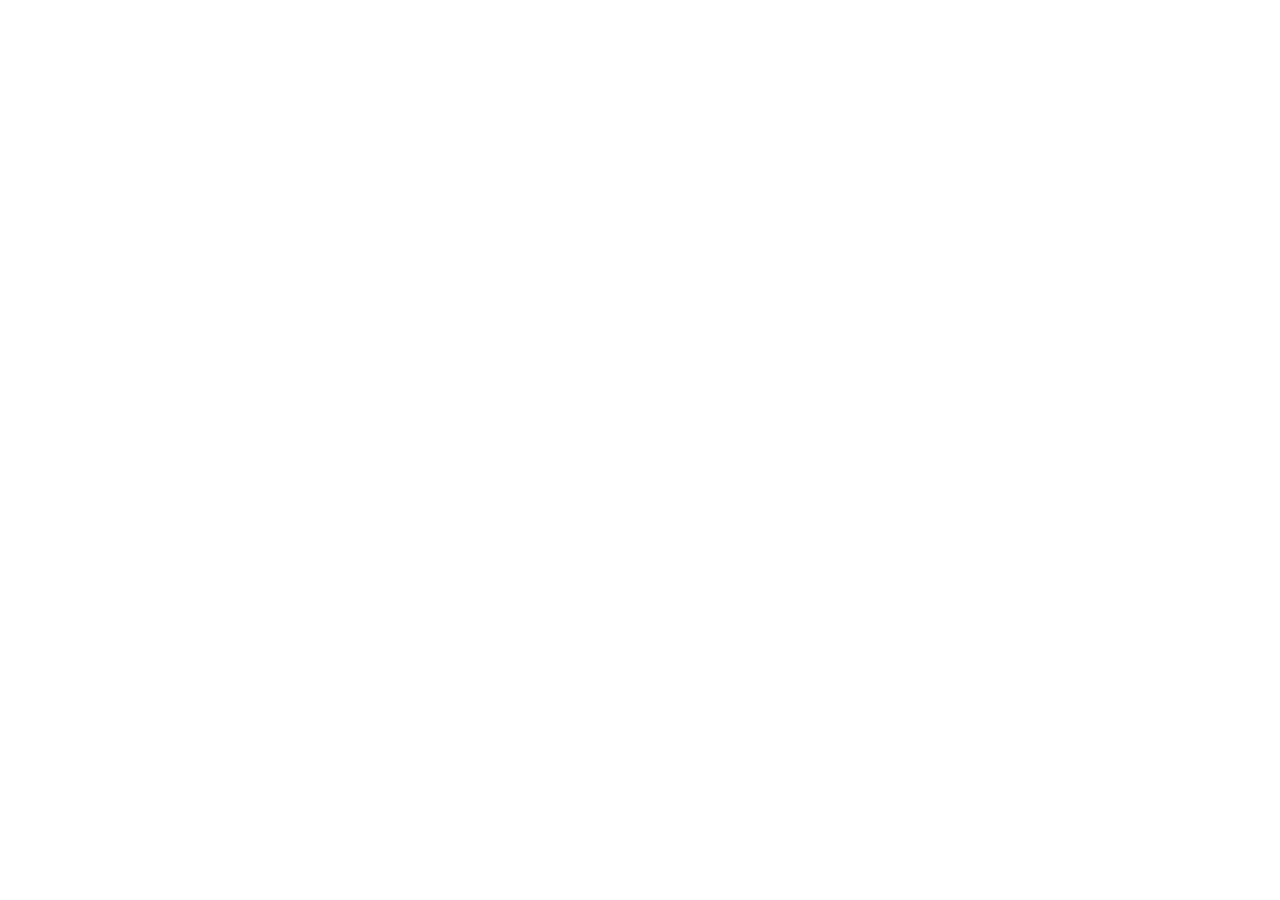
==== index.html @ b16c29ab "Add files via upload" ====
<!doctype html>
<html lang="en">
  <head>
    <meta charset="UTF-8" />
    <meta name="viewport" content="width=device-width, initial-scale=1.0" />
    <title>My Google AI Studio App</title>
    <script type="module" crossorigin src="/assets/index-CA0wQ5Nl.js"></script>
    <link rel="stylesheet" crossorigin href="/assets/index-BDvhWg13.css">
  </head>
  <body>
    <div id="root"></div>
  </body>
</html>
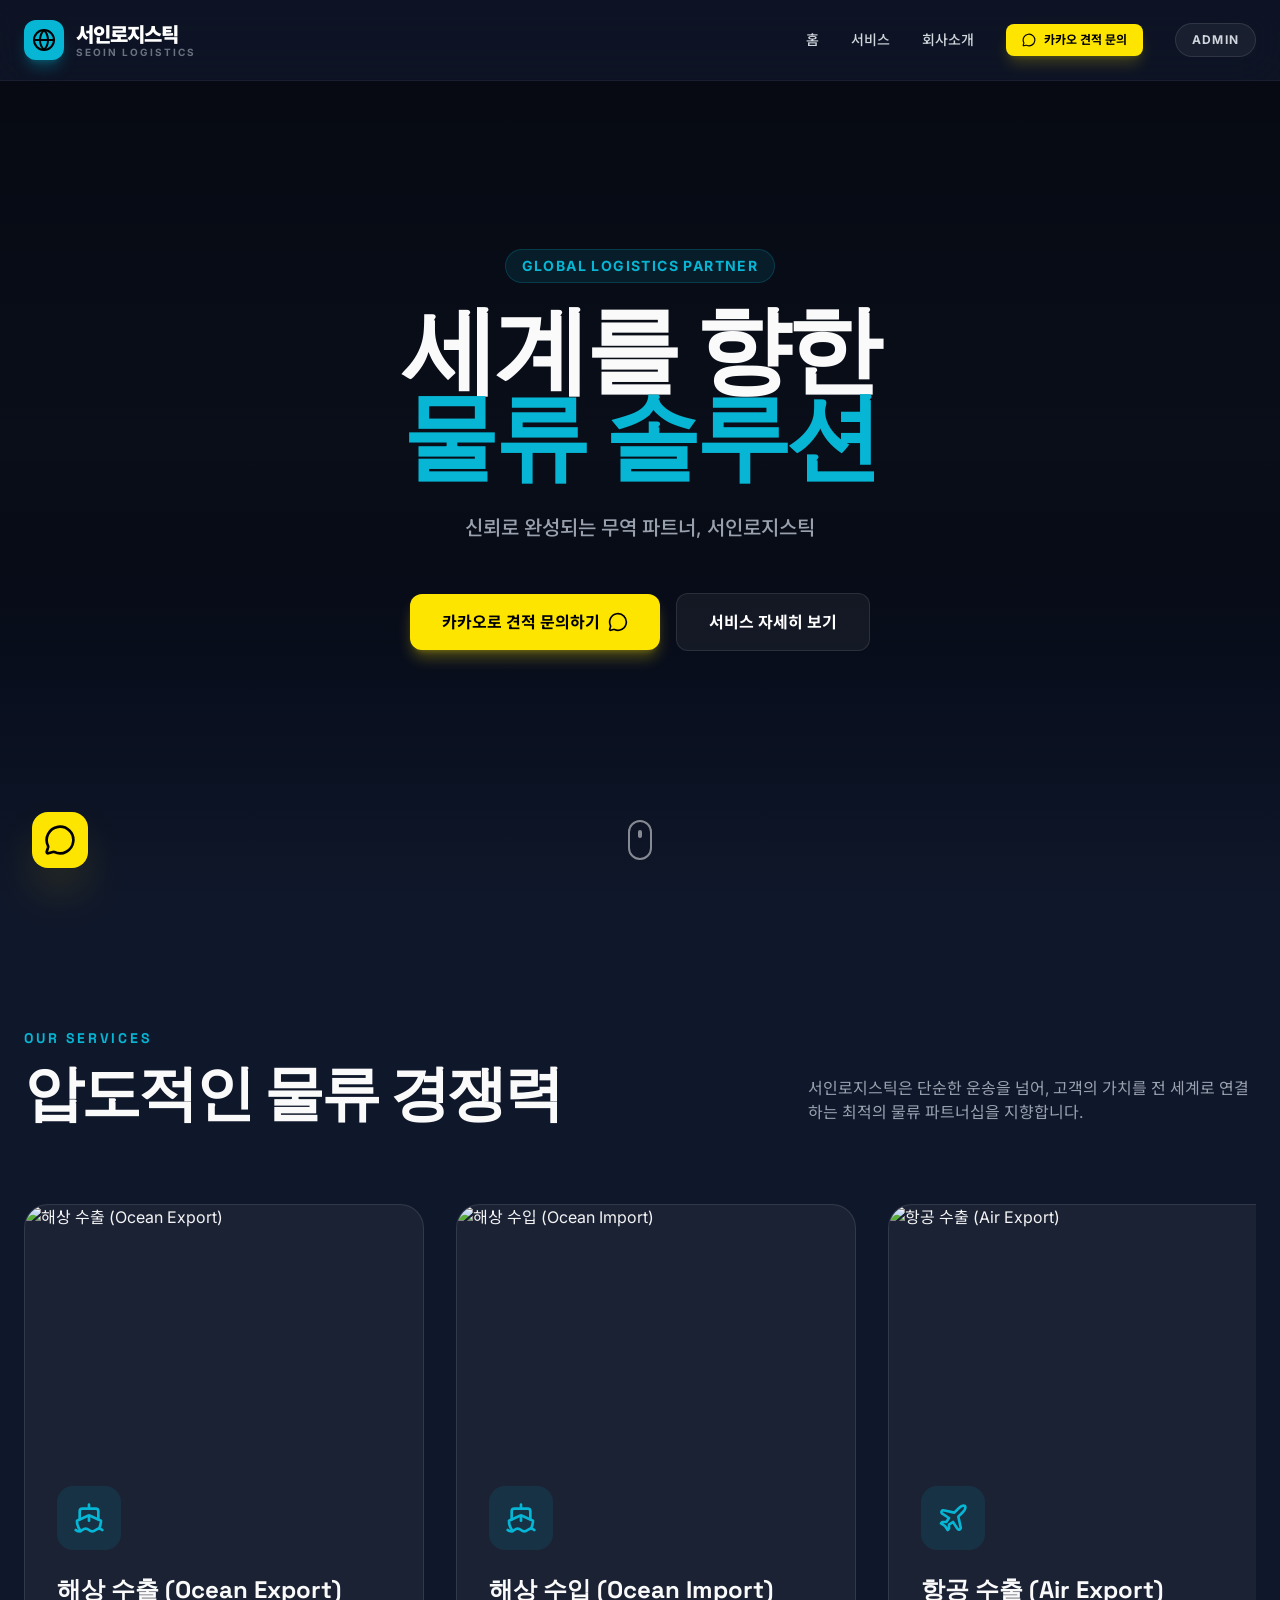
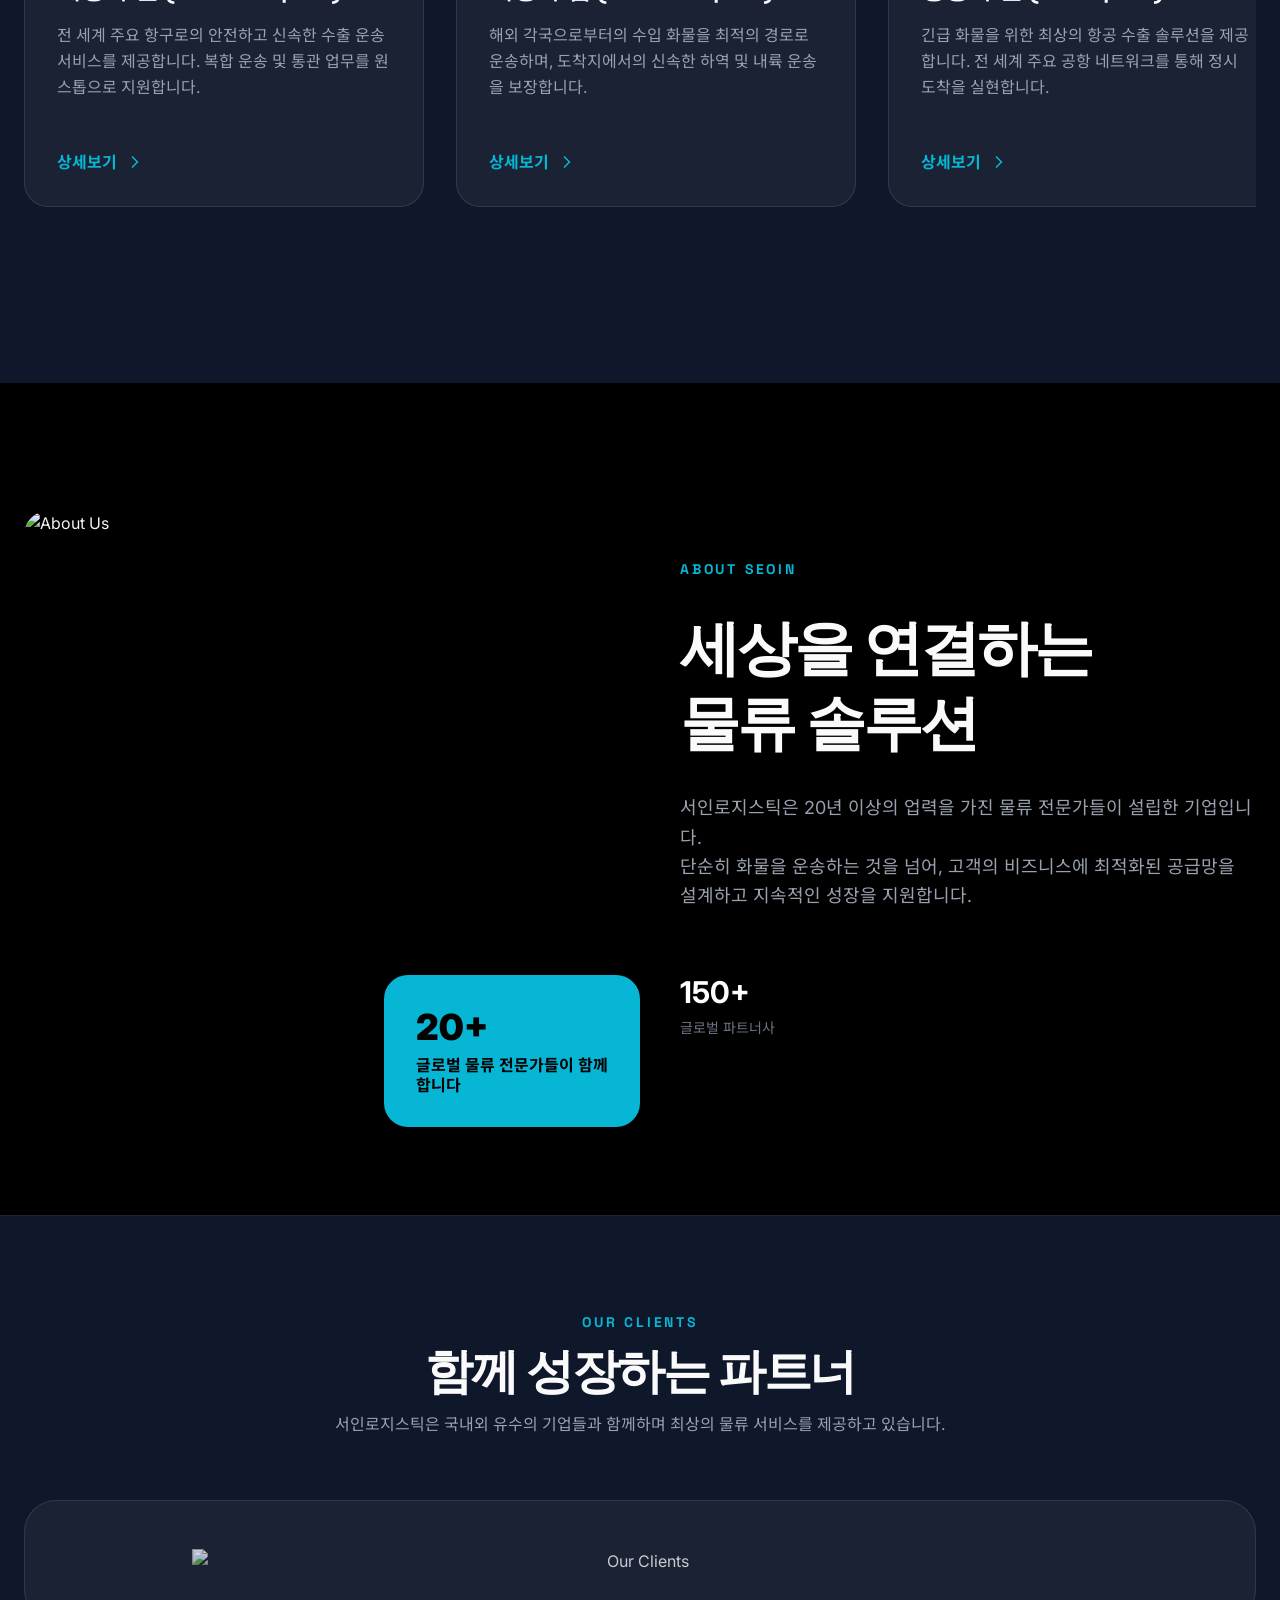
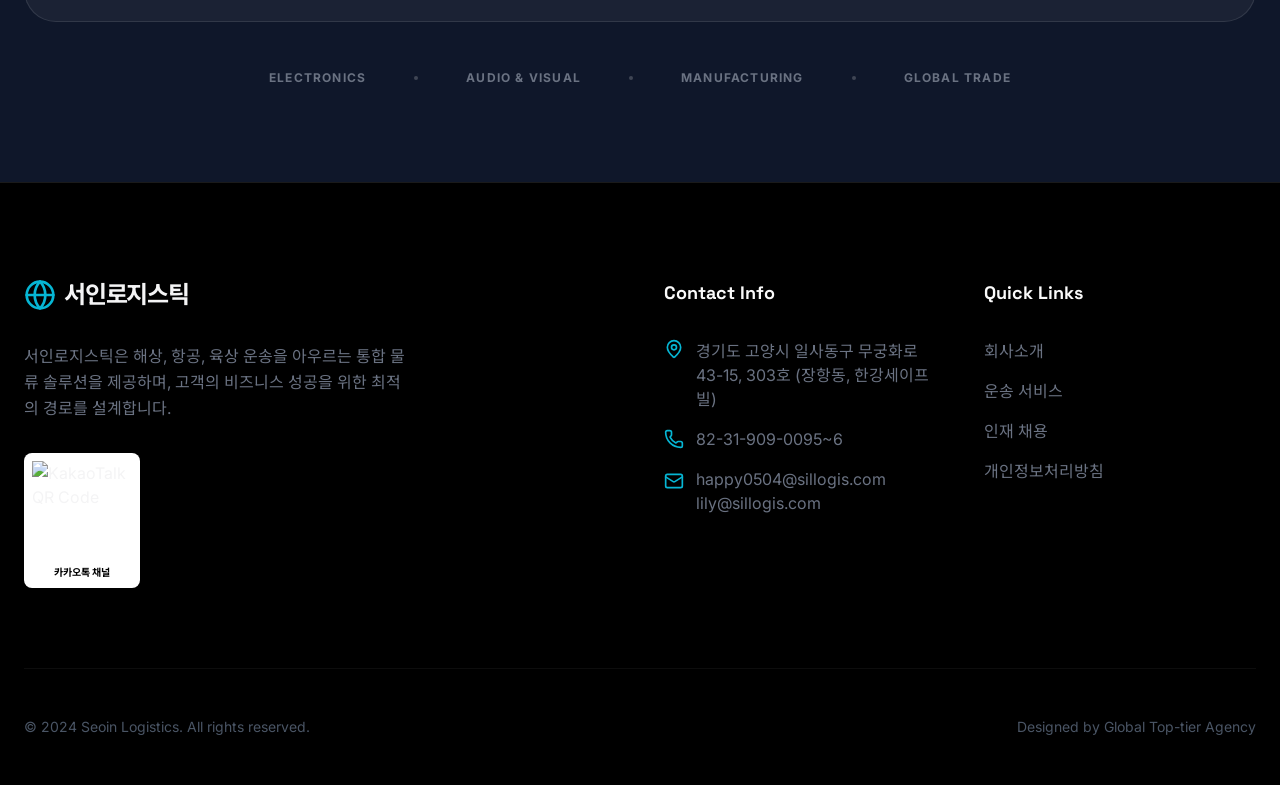
==== commit 1e558a4a: "Add files via upload" ====
--- a/index.html
+++ b/index.html
@@ -4,8 +4,8 @@
     <meta charset="UTF-8" />
     <meta name="viewport" content="width=device-width, initial-scale=1.0" />
     <title>My Google AI Studio App</title>
-    <script type="module" crossorigin src="/assets/index-CA0wQ5Nl.js"></script>
-    <link rel="stylesheet" crossorigin href="/assets/index-BDvhWg13.css">
+    <script type="module" crossorigin src="/assets/index-c3AnI4Qk.js"></script>
+    <link rel="stylesheet" crossorigin href="/assets/index-BkMboBHC.css">
   </head>
   <body>
     <div id="root"></div>
--- a/assets/index-BkMboBHC.css
+++ b/assets/index-BkMboBHC.css
@@ -0,0 +1 @@
+@import"https://fonts.googleapis.com/css2?family=Inter:wght@400;500;600;700&family=Space+Grotesk:wght@500;600;700&family=Noto+Sans+KR:wght@400;500;700&display=swap";/*! tailwindcss v4.2.1 | MIT License | https://tailwindcss.com */@layer properties{@supports (((-webkit-hyphens:none)) and (not (margin-trim:inline))) or ((-moz-orient:inline) and (not (color:rgb(from red r g b)))){*,:before,:after,::backdrop{--tw-translate-x:0;--tw-translate-y:0;--tw-translate-z:0;--tw-scale-x:1;--tw-scale-y:1;--tw-scale-z:1;--tw-scroll-snap-strictness:proximity;--tw-space-y-reverse:0;--tw-border-style:solid;--tw-gradient-position:initial;--tw-gradient-from:#0000;--tw-gradient-via:#0000;--tw-gradient-to:#0000;--tw-gradient-stops:initial;--tw-gradient-via-stops:initial;--tw-gradient-from-position:0%;--tw-gradient-via-position:50%;--tw-gradient-to-position:100%;--tw-leading:initial;--tw-font-weight:initial;--tw-tracking:initial;--tw-shadow:0 0 #0000;--tw-shadow-color:initial;--tw-shadow-alpha:100%;--tw-inset-shadow:0 0 #0000;--tw-inset-shadow-color:initial;--tw-inset-shadow-alpha:100%;--tw-ring-color:initial;--tw-ring-shadow:0 0 #0000;--tw-inset-ring-color:initial;--tw-inset-ring-shadow:0 0 #0000;--tw-ring-inset:initial;--tw-ring-offset-width:0px;--tw-ring-offset-color:#fff;--tw-ring-offset-shadow:0 0 #0000;--tw-blur:initial;--tw-brightness:initial;--tw-contrast:initial;--tw-grayscale:initial;--tw-hue-rotate:initial;--tw-invert:initial;--tw-opacity:initial;--tw-saturate:initial;--tw-sepia:initial;--tw-drop-shadow:initial;--tw-drop-shadow-color:initial;--tw-drop-shadow-alpha:100%;--tw-drop-shadow-size:initial;--tw-backdrop-blur:initial;--tw-backdrop-brightness:initial;--tw-backdrop-contrast:initial;--tw-backdrop-grayscale:initial;--tw-backdrop-hue-rotate:initial;--tw-backdrop-invert:initial;--tw-backdrop-opacity:initial;--tw-backdrop-saturate:initial;--tw-backdrop-sepia:initial;--tw-duration:initial}}}@layer theme{:root,:host{--font-sans:"Inter", "Noto Sans KR", ui-sans-serif, system-ui, sans-serif;--font-mono:ui-monospace, SFMono-Regular, Menlo, Monaco, Consolas, "Liberation Mono", "Courier New", monospace;--color-red-500:oklch(63.7% .237 25.331);--color-emerald-500:oklch(69.6% .17 162.48);--color-cyan-400:oklch(78.9% .154 211.53);--color-cyan-500:oklch(71.5% .143 215.221);--color-slate-900:oklch(20.8% .042 265.755);--color-gray-300:oklch(87.2% .01 258.338);--color-gray-400:oklch(70.7% .022 261.325);--color-gray-500:oklch(55.1% .027 264.364);--color-gray-600:oklch(44.6% .03 256.802);--color-zinc-50:oklch(98.5% 0 0);--color-zinc-100:oklch(96.7% .001 286.375);--color-zinc-300:oklch(87.1% .006 286.286);--color-zinc-400:oklch(70.5% .015 286.067);--color-zinc-500:oklch(55.2% .016 285.938);--color-black:#000;--color-white:#fff;--spacing:.25rem;--container-sm:24rem;--container-md:28rem;--container-2xl:42rem;--container-4xl:56rem;--container-5xl:64rem;--container-7xl:80rem;--text-xs:.75rem;--text-xs--line-height:calc(1 / .75);--text-sm:.875rem;--text-sm--line-height:calc(1.25 / .875);--text-lg:1.125rem;--text-lg--line-height:calc(1.75 / 1.125);--text-xl:1.25rem;--text-xl--line-height:calc(1.75 / 1.25);--text-2xl:1.5rem;--text-2xl--line-height:calc(2 / 1.5);--text-3xl:1.875rem;--text-3xl--line-height: 1.2 ;--text-4xl:2.25rem;--text-4xl--line-height:calc(2.5 / 2.25);--text-5xl:3rem;--text-5xl--line-height:1;--text-6xl:3.75rem;--text-6xl--line-height:1;--text-8xl:6rem;--text-8xl--line-height:1;--font-weight-medium:500;--font-weight-bold:700;--font-weight-black:900;--tracking-tighter:-.05em;--tracking-tight:-.025em;--tracking-wider:.05em;--tracking-widest:.1em;--leading-tight:1.25;--leading-relaxed:1.625;--radius-lg:.5rem;--radius-xl:.75rem;--radius-2xl:1rem;--radius-3xl:1.5rem;--animate-bounce:bounce 1s infinite;--blur-lg:16px;--blur-xl:24px;--blur-3xl:64px;--default-transition-duration:.15s;--default-transition-timing-function:cubic-bezier(.4, 0, .2, 1);--default-font-family:var(--font-sans);--default-mono-font-family:var(--font-mono);--font-display:"Space Grotesk", sans-serif;--color-brand-accent:#06b6d4;--color-kakao:#fee500;--color-brand-black:#0f172a}}@layer base{*,:after,:before,::backdrop{box-sizing:border-box;border:0 solid;margin:0;padding:0}::file-selector-button{box-sizing:border-box;border:0 solid;margin:0;padding:0}html,:host{-webkit-text-size-adjust:100%;-moz-tab-size:4;tab-size:4;line-height:1.5;font-family:var(--default-font-family,ui-sans-serif, system-ui, sans-serif, "Apple Color Emoji", "Segoe UI Emoji", "Segoe UI Symbol", "Noto Color Emoji");font-feature-settings:var(--default-font-feature-settings,normal);font-variation-settings:var(--default-font-variation-settings,normal);-webkit-tap-highlight-color:transparent}hr{height:0;color:inherit;border-top-width:1px}abbr:where([title]){-webkit-text-decoration:underline dotted;text-decoration:underline dotted}h1,h2,h3,h4,h5,h6{font-size:inherit;font-weight:inherit}a{color:inherit;-webkit-text-decoration:inherit;text-decoration:inherit}b,strong{font-weight:bolder}code,kbd,samp,pre{font-family:var(--default-mono-font-family,ui-monospace, SFMono-Regular, Menlo, Monaco, Consolas, "Liberation Mono", "Courier New", monospace);font-feature-settings:var(--default-mono-font-feature-settings,normal);font-variation-settings:var(--default-mono-font-variation-settings,normal);font-size:1em}small{font-size:80%}sub,sup{vertical-align:baseline;font-size:75%;line-height:0;position:relative}sub{bottom:-.25em}sup{top:-.5em}table{text-indent:0;border-color:inherit;border-collapse:collapse}:-moz-focusring{outline:auto}progress{vertical-align:baseline}summary{display:list-item}ol,ul,menu{list-style:none}img,svg,video,canvas,audio,iframe,embed,object{vertical-align:middle;display:block}img,video{max-width:100%;height:auto}button,input,select,optgroup,textarea{font:inherit;font-feature-settings:inherit;font-variation-settings:inherit;letter-spacing:inherit;color:inherit;opacity:1;background-color:#0000;border-radius:0}::file-selector-button{font:inherit;font-feature-settings:inherit;font-variation-settings:inherit;letter-spacing:inherit;color:inherit;opacity:1;background-color:#0000;border-radius:0}:where(select:is([multiple],[size])) optgroup{font-weight:bolder}:where(select:is([multiple],[size])) optgroup option{padding-inline-start:20px}::file-selector-button{margin-inline-end:4px}::placeholder{opacity:1}@supports (not ((-webkit-appearance:-apple-pay-button))) or (contain-intrinsic-size:1px){::placeholder{color:currentColor}@supports (color:color-mix(in lab,red,red)){::placeholder{color:color-mix(in oklab,currentcolor 50%,transparent)}}}textarea{resize:vertical}::-webkit-search-decoration{-webkit-appearance:none}::-webkit-date-and-time-value{min-height:1lh;text-align:inherit}::-webkit-datetime-edit{display:inline-flex}::-webkit-datetime-edit-fields-wrapper{padding:0}::-webkit-datetime-edit{padding-block:0}::-webkit-datetime-edit-year-field{padding-block:0}::-webkit-datetime-edit-month-field{padding-block:0}::-webkit-datetime-edit-day-field{padding-block:0}::-webkit-datetime-edit-hour-field{padding-block:0}::-webkit-datetime-edit-minute-field{padding-block:0}::-webkit-datetime-edit-second-field{padding-block:0}::-webkit-datetime-edit-millisecond-field{padding-block:0}::-webkit-datetime-edit-meridiem-field{padding-block:0}::-webkit-calendar-picker-indicator{line-height:1}:-moz-ui-invalid{box-shadow:none}button,input:where([type=button],[type=reset],[type=submit]){-webkit-appearance:button;-moz-appearance:button;appearance:button}::file-selector-button{-webkit-appearance:button;-moz-appearance:button;appearance:button}::-webkit-inner-spin-button{height:auto}::-webkit-outer-spin-button{height:auto}[hidden]:where(:not([hidden=until-found])){display:none!important}html{scroll-behavior:smooth}body{font-family:var(--font-sans);color:var(--color-zinc-100);background-color:#09090b}h1,h2,h3,h4,h5,h6{font-family:var(--font-display);color:var(--color-zinc-50)}}@layer components{.glass-card{border-radius:var(--radius-3xl);border-style:var(--tw-border-style);border-width:1px;border-color:#ffffff1a}@supports (color:color-mix(in lab,red,red)){.glass-card{border-color:color-mix(in oklab,var(--color-white) 10%,transparent)}}.glass-card{background-color:#ffffff0d}@supports (color:color-mix(in lab,red,red)){.glass-card{background-color:color-mix(in oklab,var(--color-white) 5%,transparent)}}.glass-card{--tw-backdrop-blur:blur(var(--blur-lg));-webkit-backdrop-filter:var(--tw-backdrop-blur,) var(--tw-backdrop-brightness,) var(--tw-backdrop-contrast,) var(--tw-backdrop-grayscale,) var(--tw-backdrop-hue-rotate,) var(--tw-backdrop-invert,) var(--tw-backdrop-opacity,) var(--tw-backdrop-saturate,) var(--tw-backdrop-sepia,);backdrop-filter:var(--tw-backdrop-blur,) var(--tw-backdrop-brightness,) var(--tw-backdrop-contrast,) var(--tw-backdrop-grayscale,) var(--tw-backdrop-hue-rotate,) var(--tw-backdrop-invert,) var(--tw-backdrop-opacity,) var(--tw-backdrop-saturate,) var(--tw-backdrop-sepia,)}.btn-primary{border-radius:var(--radius-xl);background-color:var(--color-brand-accent);padding-inline:calc(var(--spacing) * 8);padding-block:calc(var(--spacing) * 4);--tw-font-weight:var(--font-weight-bold);font-weight:var(--font-weight-bold);color:var(--color-white);transition-property:all;transition-timing-function:var(--tw-ease,var(--default-transition-timing-function));transition-duration:var(--tw-duration,var(--default-transition-duration))}@media(hover:hover){.btn-primary:hover{opacity:.9}}.no-scrollbar::-webkit-scrollbar{display:none}.no-scrollbar{-ms-overflow-style:none;scrollbar-width:none}}@layer utilities{.pointer-events-none{pointer-events:none}.absolute{position:absolute}.fixed{position:fixed}.relative{position:relative}.inset-0{inset:calc(var(--spacing) * 0)}.top-0{top:calc(var(--spacing) * 0)}.-right-10{right:calc(var(--spacing) * -10)}.-bottom-10{bottom:calc(var(--spacing) * -10)}.bottom-8{bottom:calc(var(--spacing) * 8)}.bottom-10{bottom:calc(var(--spacing) * 10)}.left-1\/2{left:50%}.left-8{left:calc(var(--spacing) * 8)}.z-0{z-index:0}.z-10{z-index:10}.z-40{z-index:40}.z-50{z-index:50}.col-span-1{grid-column:span 1/span 1}.mx-auto{margin-inline:auto}.my-auto{margin-block:auto}.mt-1{margin-top:calc(var(--spacing) * 1)}.mt-4{margin-top:calc(var(--spacing) * 4)}.mt-12{margin-top:calc(var(--spacing) * 12)}.mt-16{margin-top:calc(var(--spacing) * 16)}.mb-2{margin-bottom:calc(var(--spacing) * 2)}.mb-4{margin-bottom:calc(var(--spacing) * 4)}.mb-6{margin-bottom:calc(var(--spacing) * 6)}.mb-8{margin-bottom:calc(var(--spacing) * 8)}.mb-12{margin-bottom:calc(var(--spacing) * 12)}.mb-16{margin-bottom:calc(var(--spacing) * 16)}.mb-20{margin-bottom:calc(var(--spacing) * 20)}.line-clamp-3{-webkit-line-clamp:3;-webkit-box-orient:vertical;display:-webkit-box;overflow:hidden}.block{display:block}.flex{display:flex}.grid{display:grid}.hidden{display:none}.inline-block{display:inline-block}.inline-flex{display:inline-flex}.aspect-\[16\/10\]{aspect-ratio:16/10}.aspect-square{aspect-ratio:1}.h-1{height:calc(var(--spacing) * 1)}.h-2{height:calc(var(--spacing) * 2)}.h-5{height:calc(var(--spacing) * 5)}.h-6{height:calc(var(--spacing) * 6)}.h-8{height:calc(var(--spacing) * 8)}.h-10{height:calc(var(--spacing) * 10)}.h-12{height:calc(var(--spacing) * 12)}.h-14{height:calc(var(--spacing) * 14)}.h-16{height:calc(var(--spacing) * 16)}.h-20{height:calc(var(--spacing) * 20)}.h-24{height:calc(var(--spacing) * 24)}.h-32{height:calc(var(--spacing) * 32)}.h-\[100px\]{height:100px}.h-auto{height:auto}.h-full{height:100%}.h-screen{height:100vh}.min-h-screen{min-height:100vh}.w-1{width:calc(var(--spacing) * 1)}.w-2{width:calc(var(--spacing) * 2)}.w-5{width:calc(var(--spacing) * 5)}.w-6{width:calc(var(--spacing) * 6)}.w-8{width:calc(var(--spacing) * 8)}.w-10{width:calc(var(--spacing) * 10)}.w-12{width:calc(var(--spacing) * 12)}.w-14{width:calc(var(--spacing) * 14)}.w-16{width:calc(var(--spacing) * 16)}.w-64{width:calc(var(--spacing) * 64)}.w-\[100px\]{width:100px}.w-\[320px\]{width:320px}.w-full{width:100%}.max-w-2xl{max-width:var(--container-2xl)}.max-w-4xl{max-width:var(--container-4xl)}.max-w-5xl{max-width:var(--container-5xl)}.max-w-7xl{max-width:var(--container-7xl)}.max-w-md{max-width:var(--container-md)}.max-w-sm{max-width:var(--container-sm)}.flex-1{flex:1}.flex-none{flex:none}.shrink-0{flex-shrink:0}.-translate-x-1\/2{--tw-translate-x: -50% ;translate:var(--tw-translate-x) var(--tw-translate-y)}.-translate-x-4{--tw-translate-x:calc(var(--spacing) * -4);translate:var(--tw-translate-x) var(--tw-translate-y)}.scale-105{--tw-scale-x:105%;--tw-scale-y:105%;--tw-scale-z:105%;scale:var(--tw-scale-x) var(--tw-scale-y)}.animate-bounce{animation:var(--animate-bounce)}.cursor-pointer{cursor:pointer}.snap-x{scroll-snap-type:x var(--tw-scroll-snap-strictness)}.snap-mandatory{--tw-scroll-snap-strictness:mandatory}.snap-start{scroll-snap-align:start}.grid-cols-1{grid-template-columns:repeat(1,minmax(0,1fr))}.flex-col{flex-direction:column}.flex-wrap{flex-wrap:wrap}.items-center{align-items:center}.items-end{align-items:flex-end}.items-start{align-items:flex-start}.justify-between{justify-content:space-between}.justify-center{justify-content:center}.gap-2{gap:calc(var(--spacing) * 2)}.gap-3{gap:calc(var(--spacing) * 3)}.gap-4{gap:calc(var(--spacing) * 4)}.gap-6{gap:calc(var(--spacing) * 6)}.gap-8{gap:calc(var(--spacing) * 8)}.gap-12{gap:calc(var(--spacing) * 12)}.gap-20{gap:calc(var(--spacing) * 20)}:where(.-space-y-1>:not(:last-child)){--tw-space-y-reverse:0;margin-block-start:calc(calc(var(--spacing) * -1) * var(--tw-space-y-reverse));margin-block-end:calc(calc(var(--spacing) * -1) * calc(1 - var(--tw-space-y-reverse)))}:where(.space-y-2>:not(:last-child)){--tw-space-y-reverse:0;margin-block-start:calc(calc(var(--spacing) * 2) * var(--tw-space-y-reverse));margin-block-end:calc(calc(var(--spacing) * 2) * calc(1 - var(--tw-space-y-reverse)))}:where(.space-y-3>:not(:last-child)){--tw-space-y-reverse:0;margin-block-start:calc(calc(var(--spacing) * 3) * var(--tw-space-y-reverse));margin-block-end:calc(calc(var(--spacing) * 3) * calc(1 - var(--tw-space-y-reverse)))}:where(.space-y-4>:not(:last-child)){--tw-space-y-reverse:0;margin-block-start:calc(calc(var(--spacing) * 4) * var(--tw-space-y-reverse));margin-block-end:calc(calc(var(--spacing) * 4) * calc(1 - var(--tw-space-y-reverse)))}:where(.space-y-6>:not(:last-child)){--tw-space-y-reverse:0;margin-block-start:calc(calc(var(--spacing) * 6) * var(--tw-space-y-reverse));margin-block-end:calc(calc(var(--spacing) * 6) * calc(1 - var(--tw-space-y-reverse)))}:where(.space-y-8>:not(:last-child)){--tw-space-y-reverse:0;margin-block-start:calc(calc(var(--spacing) * 8) * var(--tw-space-y-reverse));margin-block-end:calc(calc(var(--spacing) * 8) * calc(1 - var(--tw-space-y-reverse)))}:where(.space-y-12>:not(:last-child)){--tw-space-y-reverse:0;margin-block-start:calc(calc(var(--spacing) * 12) * var(--tw-space-y-reverse));margin-block-end:calc(calc(var(--spacing) * 12) * calc(1 - var(--tw-space-y-reverse)))}.gap-x-12{column-gap:calc(var(--spacing) * 12)}.gap-y-6{row-gap:calc(var(--spacing) * 6)}.overflow-hidden{overflow:hidden}.overflow-x-auto{overflow-x:auto}.overflow-y-auto{overflow-y:auto}.rounded{border-radius:.25rem}.rounded-2xl{border-radius:var(--radius-2xl)}.rounded-3xl{border-radius:var(--radius-3xl)}.rounded-\[2rem\]{border-radius:2rem}.rounded-full{border-radius:3.40282e38px}.rounded-lg{border-radius:var(--radius-lg)}.rounded-xl{border-radius:var(--radius-xl)}.border{border-style:var(--tw-border-style);border-width:1px}.border-2{border-style:var(--tw-border-style);border-width:2px}.border-t{border-top-style:var(--tw-border-style);border-top-width:1px}.border-r{border-right-style:var(--tw-border-style);border-right-width:1px}.border-b{border-bottom-style:var(--tw-border-style);border-bottom-width:1px}.border-brand-accent\/20{border-color:#06b6d433}@supports (color:color-mix(in lab,red,red)){.border-brand-accent\/20{border-color:color-mix(in oklab,var(--color-brand-accent) 20%,transparent)}}.border-white{border-color:var(--color-white)}.border-white\/5{border-color:#ffffff0d}@supports (color:color-mix(in lab,red,red)){.border-white\/5{border-color:color-mix(in oklab,var(--color-white) 5%,transparent)}}.border-white\/10{border-color:#ffffff1a}@supports (color:color-mix(in lab,red,red)){.border-white\/10{border-color:color-mix(in oklab,var(--color-white) 10%,transparent)}}.border-white\/20{border-color:#fff3}@supports (color:color-mix(in lab,red,red)){.border-white\/20{border-color:color-mix(in oklab,var(--color-white) 20%,transparent)}}.bg-\[\#0f172a\]{background-color:#0f172a}.bg-\[\#06b6d4\]{background-color:#06b6d4}.bg-\[\#fee500\]{background-color:#fee500}.bg-black{background-color:var(--color-black)}.bg-black\/40{background-color:#0006}@supports (color:color-mix(in lab,red,red)){.bg-black\/40{background-color:color-mix(in oklab,var(--color-black) 40%,transparent)}}.bg-black\/50{background-color:#00000080}@supports (color:color-mix(in lab,red,red)){.bg-black\/50{background-color:color-mix(in oklab,var(--color-black) 50%,transparent)}}.bg-brand-accent{background-color:var(--color-brand-accent)}.bg-brand-accent\/5{background-color:#06b6d40d}@supports (color:color-mix(in lab,red,red)){.bg-brand-accent\/5{background-color:color-mix(in oklab,var(--color-brand-accent) 5%,transparent)}}.bg-brand-accent\/10{background-color:#06b6d41a}@supports (color:color-mix(in lab,red,red)){.bg-brand-accent\/10{background-color:color-mix(in oklab,var(--color-brand-accent) 10%,transparent)}}.bg-brand-black{background-color:var(--color-brand-black)}.bg-brand-black\/80{background-color:#0f172acc}@supports (color:color-mix(in lab,red,red)){.bg-brand-black\/80{background-color:color-mix(in oklab,var(--color-brand-black) 80%,transparent)}}.bg-cyan-500{background-color:var(--color-cyan-500)}.bg-kakao{background-color:var(--color-kakao)}.bg-slate-900{background-color:var(--color-slate-900)}.bg-white{background-color:var(--color-white)}.bg-white\/5{background-color:#ffffff0d}@supports (color:color-mix(in lab,red,red)){.bg-white\/5{background-color:color-mix(in oklab,var(--color-white) 5%,transparent)}}.bg-white\/10{background-color:#ffffff1a}@supports (color:color-mix(in lab,red,red)){.bg-white\/10{background-color:color-mix(in oklab,var(--color-white) 10%,transparent)}}.bg-white\/20{background-color:#fff3}@supports (color:color-mix(in lab,red,red)){.bg-white\/20{background-color:color-mix(in oklab,var(--color-white) 20%,transparent)}}.bg-gradient-to-b{--tw-gradient-position:to bottom in oklab;background-image:linear-gradient(var(--tw-gradient-stops))}.from-black\/60{--tw-gradient-from:#0009}@supports (color:color-mix(in lab,red,red)){.from-black\/60{--tw-gradient-from:color-mix(in oklab, var(--color-black) 60%, transparent)}}.from-black\/60{--tw-gradient-stops:var(--tw-gradient-via-stops,var(--tw-gradient-position), var(--tw-gradient-from) var(--tw-gradient-from-position), var(--tw-gradient-to) var(--tw-gradient-to-position))}.via-black\/40{--tw-gradient-via:#0006}@supports (color:color-mix(in lab,red,red)){.via-black\/40{--tw-gradient-via:color-mix(in oklab, var(--color-black) 40%, transparent)}}.via-black\/40{--tw-gradient-via-stops:var(--tw-gradient-position), var(--tw-gradient-from) var(--tw-gradient-from-position), var(--tw-gradient-via) var(--tw-gradient-via-position), var(--tw-gradient-to) var(--tw-gradient-to-position);--tw-gradient-stops:var(--tw-gradient-via-stops)}.to-brand-black{--tw-gradient-to:var(--color-brand-black);--tw-gradient-stops:var(--tw-gradient-via-stops,var(--tw-gradient-position), var(--tw-gradient-from) var(--tw-gradient-from-position), var(--tw-gradient-to) var(--tw-gradient-to-position))}.object-cover{object-fit:cover}.p-2{padding:calc(var(--spacing) * 2)}.p-4{padding:calc(var(--spacing) * 4)}.p-6{padding:calc(var(--spacing) * 6)}.p-8{padding:calc(var(--spacing) * 8)}.p-12{padding:calc(var(--spacing) * 12)}.px-2{padding-inline:calc(var(--spacing) * 2)}.px-3{padding-inline:calc(var(--spacing) * 3)}.px-4{padding-inline:calc(var(--spacing) * 4)}.px-6{padding-inline:calc(var(--spacing) * 6)}.px-8{padding-inline:calc(var(--spacing) * 8)}.py-0\.5{padding-block:calc(var(--spacing) * .5)}.py-1{padding-block:calc(var(--spacing) * 1)}.py-1\.5{padding-block:calc(var(--spacing) * 1.5)}.py-2{padding-block:calc(var(--spacing) * 2)}.py-3{padding-block:calc(var(--spacing) * 3)}.py-4{padding-block:calc(var(--spacing) * 4)}.py-12{padding-block:calc(var(--spacing) * 12)}.py-24{padding-block:calc(var(--spacing) * 24)}.py-32{padding-block:calc(var(--spacing) * 32)}.pt-2{padding-top:calc(var(--spacing) * 2)}.pt-8{padding-top:calc(var(--spacing) * 8)}.pt-12{padding-top:calc(var(--spacing) * 12)}.pt-24{padding-top:calc(var(--spacing) * 24)}.pb-6{padding-bottom:calc(var(--spacing) * 6)}.pb-12{padding-bottom:calc(var(--spacing) * 12)}.text-center{text-align:center}.text-left{text-align:left}.font-mono{font-family:var(--font-mono)}.font-sans{font-family:var(--font-sans)}.text-2xl{font-size:var(--text-2xl);line-height:var(--tw-leading,var(--text-2xl--line-height))}.text-3xl{font-size:var(--text-3xl);line-height:var(--tw-leading,var(--text-3xl--line-height))}.text-4xl{font-size:var(--text-4xl);line-height:var(--tw-leading,var(--text-4xl--line-height))}.text-5xl{font-size:var(--text-5xl);line-height:var(--tw-leading,var(--text-5xl--line-height))}.text-lg{font-size:var(--text-lg);line-height:var(--tw-leading,var(--text-lg--line-height))}.text-sm{font-size:var(--text-sm);line-height:var(--tw-leading,var(--text-sm--line-height))}.text-xl{font-size:var(--text-xl);line-height:var(--tw-leading,var(--text-xl--line-height))}.text-xs{font-size:var(--text-xs);line-height:var(--tw-leading,var(--text-xs--line-height))}.text-\[10px\]{font-size:10px}.leading-\[0\.9\]{--tw-leading:.9;line-height:.9}.leading-relaxed{--tw-leading:var(--leading-relaxed);line-height:var(--leading-relaxed)}.leading-tight{--tw-leading:var(--leading-tight);line-height:var(--leading-tight)}.font-black{--tw-font-weight:var(--font-weight-black);font-weight:var(--font-weight-black)}.font-bold{--tw-font-weight:var(--font-weight-bold);font-weight:var(--font-weight-bold)}.font-medium{--tw-font-weight:var(--font-weight-medium);font-weight:var(--font-weight-medium)}.tracking-\[0\.2em\]{--tw-tracking:.2em;letter-spacing:.2em}.tracking-tight{--tw-tracking:var(--tracking-tight);letter-spacing:var(--tracking-tight)}.tracking-tighter{--tw-tracking:var(--tracking-tighter);letter-spacing:var(--tracking-tighter)}.tracking-wider{--tw-tracking:var(--tracking-wider);letter-spacing:var(--tracking-wider)}.tracking-widest{--tw-tracking:var(--tracking-widest);letter-spacing:var(--tracking-widest)}.text-black{color:var(--color-black)}.text-brand-accent{color:var(--color-brand-accent)}.text-cyan-400{color:var(--color-cyan-400)}.text-cyan-500{color:var(--color-cyan-500)}.text-emerald-500{color:var(--color-emerald-500)}.text-gray-300{color:var(--color-gray-300)}.text-gray-400{color:var(--color-gray-400)}.text-gray-500{color:var(--color-gray-500)}.text-gray-600{color:var(--color-gray-600)}.text-kakao{color:var(--color-kakao)}.text-white{color:var(--color-white)}.text-zinc-100{color:var(--color-zinc-100)}.text-zinc-300{color:var(--color-zinc-300)}.text-zinc-400{color:var(--color-zinc-400)}.text-zinc-500{color:var(--color-zinc-500)}.uppercase{text-transform:uppercase}.italic{font-style:italic}.opacity-0{opacity:0}.opacity-50{opacity:.5}.opacity-80{opacity:.8}.shadow-2xl{--tw-shadow:0 25px 50px -12px var(--tw-shadow-color,#00000040);box-shadow:var(--tw-inset-shadow),var(--tw-inset-ring-shadow),var(--tw-ring-offset-shadow),var(--tw-ring-shadow),var(--tw-shadow)}.shadow-lg{--tw-shadow:0 10px 15px -3px var(--tw-shadow-color,#0000001a), 0 4px 6px -4px var(--tw-shadow-color,#0000001a);box-shadow:var(--tw-inset-shadow),var(--tw-inset-ring-shadow),var(--tw-ring-offset-shadow),var(--tw-ring-shadow),var(--tw-shadow)}.shadow-xl{--tw-shadow:0 20px 25px -5px var(--tw-shadow-color,#0000001a), 0 8px 10px -6px var(--tw-shadow-color,#0000001a);box-shadow:var(--tw-inset-shadow),var(--tw-inset-ring-shadow),var(--tw-ring-offset-shadow),var(--tw-ring-shadow),var(--tw-shadow)}.shadow-brand-accent\/30{--tw-shadow-color:#06b6d44d}@supports (color:color-mix(in lab,red,red)){.shadow-brand-accent\/30{--tw-shadow-color:color-mix(in oklab, color-mix(in oklab, var(--color-brand-accent) 30%, transparent) var(--tw-shadow-alpha), transparent)}}.shadow-kakao\/20{--tw-shadow-color:#fee50033}@supports (color:color-mix(in lab,red,red)){.shadow-kakao\/20{--tw-shadow-color:color-mix(in oklab, color-mix(in oklab, var(--color-kakao) 20%, transparent) var(--tw-shadow-alpha), transparent)}}.shadow-kakao\/30{--tw-shadow-color:#fee5004d}@supports (color:color-mix(in lab,red,red)){.shadow-kakao\/30{--tw-shadow-color:color-mix(in oklab, color-mix(in oklab, var(--color-kakao) 30%, transparent) var(--tw-shadow-alpha), transparent)}}.blur-3xl{--tw-blur:blur(var(--blur-3xl));filter:var(--tw-blur,) var(--tw-brightness,) var(--tw-contrast,) var(--tw-grayscale,) var(--tw-hue-rotate,) var(--tw-invert,) var(--tw-saturate,) var(--tw-sepia,) var(--tw-drop-shadow,)}.backdrop-blur-xl{--tw-backdrop-blur:blur(var(--blur-xl));-webkit-backdrop-filter:var(--tw-backdrop-blur,) var(--tw-backdrop-brightness,) var(--tw-backdrop-contrast,) var(--tw-backdrop-grayscale,) var(--tw-backdrop-hue-rotate,) var(--tw-backdrop-invert,) var(--tw-backdrop-opacity,) var(--tw-backdrop-saturate,) var(--tw-backdrop-sepia,);backdrop-filter:var(--tw-backdrop-blur,) var(--tw-backdrop-brightness,) var(--tw-backdrop-contrast,) var(--tw-backdrop-grayscale,) var(--tw-backdrop-hue-rotate,) var(--tw-backdrop-invert,) var(--tw-backdrop-opacity,) var(--tw-backdrop-saturate,) var(--tw-backdrop-sepia,)}.transition{transition-property:color,background-color,border-color,outline-color,text-decoration-color,fill,stroke,--tw-gradient-from,--tw-gradient-via,--tw-gradient-to,opacity,box-shadow,transform,translate,scale,rotate,filter,-webkit-backdrop-filter,backdrop-filter,display,content-visibility,overlay,pointer-events;transition-timing-function:var(--tw-ease,var(--default-transition-timing-function));transition-duration:var(--tw-duration,var(--default-transition-duration))}.transition-all{transition-property:all;transition-timing-function:var(--tw-ease,var(--default-transition-timing-function));transition-duration:var(--tw-duration,var(--default-transition-duration))}.transition-colors{transition-property:color,background-color,border-color,outline-color,text-decoration-color,fill,stroke,--tw-gradient-from,--tw-gradient-via,--tw-gradient-to;transition-timing-function:var(--tw-ease,var(--default-transition-timing-function));transition-duration:var(--tw-duration,var(--default-transition-duration))}.transition-opacity{transition-property:opacity;transition-timing-function:var(--tw-ease,var(--default-transition-timing-function));transition-duration:var(--tw-duration,var(--default-transition-duration))}.transition-transform{transition-property:transform,translate,scale,rotate;transition-timing-function:var(--tw-ease,var(--default-transition-timing-function));transition-duration:var(--tw-duration,var(--default-transition-duration))}.duration-300{--tw-duration:.3s;transition-duration:.3s}.duration-700{--tw-duration:.7s;transition-duration:.7s}@media(hover:hover){.group-hover\:translate-x-0:is(:where(.group):hover *){--tw-translate-x:calc(var(--spacing) * 0);translate:var(--tw-translate-x) var(--tw-translate-y)}.group-hover\:scale-105:is(:where(.group):hover *){--tw-scale-x:105%;--tw-scale-y:105%;--tw-scale-z:105%;scale:var(--tw-scale-x) var(--tw-scale-y)}.group-hover\:scale-110:is(:where(.group):hover *){--tw-scale-x:110%;--tw-scale-y:110%;--tw-scale-z:110%;scale:var(--tw-scale-x) var(--tw-scale-y)}.group-hover\:gap-4:is(:where(.group):hover *){gap:calc(var(--spacing) * 4)}.group-hover\:bg-brand-accent:is(:where(.group):hover *){background-color:var(--color-brand-accent)}.group-hover\:text-brand-accent:is(:where(.group):hover *){color:var(--color-brand-accent)}.group-hover\:text-white:is(:where(.group):hover *){color:var(--color-white)}.group-hover\:opacity-100:is(:where(.group):hover *){opacity:1}}.selection\:bg-brand-accent\/30 ::selection{background-color:#06b6d44d}@supports (color:color-mix(in lab,red,red)){.selection\:bg-brand-accent\/30 ::selection{background-color:color-mix(in oklab,var(--color-brand-accent) 30%,transparent)}}.selection\:bg-brand-accent\/30::selection{background-color:#06b6d44d}@supports (color:color-mix(in lab,red,red)){.selection\:bg-brand-accent\/30::selection{background-color:color-mix(in oklab,var(--color-brand-accent) 30%,transparent)}}@media(hover:hover){.hover\:scale-110:hover{--tw-scale-x:110%;--tw-scale-y:110%;--tw-scale-z:110%;scale:var(--tw-scale-x) var(--tw-scale-y)}.hover\:border-brand-accent\/50:hover{border-color:#06b6d480}@supports (color:color-mix(in lab,red,red)){.hover\:border-brand-accent\/50:hover{border-color:color-mix(in oklab,var(--color-brand-accent) 50%,transparent)}}.hover\:border-white\/20:hover{border-color:#fff3}@supports (color:color-mix(in lab,red,red)){.hover\:border-white\/20:hover{border-color:color-mix(in oklab,var(--color-white) 20%,transparent)}}.hover\:bg-red-500\/20:hover{background-color:#fb2c3633}@supports (color:color-mix(in lab,red,red)){.hover\:bg-red-500\/20:hover{background-color:color-mix(in oklab,var(--color-red-500) 20%,transparent)}}.hover\:bg-white\/5:hover{background-color:#ffffff0d}@supports (color:color-mix(in lab,red,red)){.hover\:bg-white\/5:hover{background-color:color-mix(in oklab,var(--color-white) 5%,transparent)}}.hover\:bg-white\/10:hover{background-color:#ffffff1a}@supports (color:color-mix(in lab,red,red)){.hover\:bg-white\/10:hover{background-color:color-mix(in oklab,var(--color-white) 10%,transparent)}}.hover\:text-brand-accent:hover{color:var(--color-brand-accent)}.hover\:text-red-500:hover{color:var(--color-red-500)}.hover\:text-white:hover{color:var(--color-white)}.hover\:opacity-90:hover{opacity:.9}.hover\:opacity-100:hover{opacity:1}}.focus\:border-brand-accent:focus{border-color:var(--color-brand-accent)}.focus\:outline-none:focus{--tw-outline-style:none;outline-style:none}@media(min-width:48rem){.md\:col-span-2{grid-column:span 2/span 2}.md\:block{display:block}.md\:flex{display:flex}.md\:hidden{display:none}.md\:w-\[400px\]{width:400px}.md\:w-auto{width:auto}.md\:grid-cols-2{grid-template-columns:repeat(2,minmax(0,1fr))}.md\:grid-cols-3{grid-template-columns:repeat(3,minmax(0,1fr))}.md\:grid-cols-4{grid-template-columns:repeat(4,minmax(0,1fr))}.md\:flex-row{flex-direction:row}.md\:items-end{align-items:flex-end}.md\:p-12{padding:calc(var(--spacing) * 12)}.md\:text-4xl{font-size:var(--text-4xl);line-height:var(--tw-leading,var(--text-4xl--line-height))}.md\:text-5xl{font-size:var(--text-5xl);line-height:var(--tw-leading,var(--text-5xl--line-height))}.md\:text-6xl{font-size:var(--text-6xl);line-height:var(--tw-leading,var(--text-6xl--line-height))}.md\:text-8xl{font-size:var(--text-8xl);line-height:var(--tw-leading,var(--text-8xl--line-height))}.md\:text-xl{font-size:var(--text-xl);line-height:var(--tw-leading,var(--text-xl--line-height))}}@media(min-width:64rem){.lg\:grid-cols-2{grid-template-columns:repeat(2,minmax(0,1fr))}}}@property --tw-translate-x{syntax:"*";inherits:false;initial-value:0}@property --tw-translate-y{syntax:"*";inherits:false;initial-value:0}@property --tw-translate-z{syntax:"*";inherits:false;initial-value:0}@property --tw-scale-x{syntax:"*";inherits:false;initial-value:1}@property --tw-scale-y{syntax:"*";inherits:false;initial-value:1}@property --tw-scale-z{syntax:"*";inherits:false;initial-value:1}@property --tw-scroll-snap-strictness{syntax:"*";inherits:false;initial-value:proximity}@property --tw-space-y-reverse{syntax:"*";inherits:false;initial-value:0}@property --tw-border-style{syntax:"*";inherits:false;initial-value:solid}@property --tw-gradient-position{syntax:"*";inherits:false}@property --tw-gradient-from{syntax:"<color>";inherits:false;initial-value:#0000}@property --tw-gradient-via{syntax:"<color>";inherits:false;initial-value:#0000}@property --tw-gradient-to{syntax:"<color>";inherits:false;initial-value:#0000}@property --tw-gradient-stops{syntax:"*";inherits:false}@property --tw-gradient-via-stops{syntax:"*";inherits:false}@property --tw-gradient-from-position{syntax:"<length-percentage>";inherits:false;initial-value:0%}@property --tw-gradient-via-position{syntax:"<length-percentage>";inherits:false;initial-value:50%}@property --tw-gradient-to-position{syntax:"<length-percentage>";inherits:false;initial-value:100%}@property --tw-leading{syntax:"*";inherits:false}@property --tw-font-weight{syntax:"*";inherits:false}@property --tw-tracking{syntax:"*";inherits:false}@property --tw-shadow{syntax:"*";inherits:false;initial-value:0 0 #0000}@property --tw-shadow-color{syntax:"*";inherits:false}@property --tw-shadow-alpha{syntax:"<percentage>";inherits:false;initial-value:100%}@property --tw-inset-shadow{syntax:"*";inherits:false;initial-value:0 0 #0000}@property --tw-inset-shadow-color{syntax:"*";inherits:false}@property --tw-inset-shadow-alpha{syntax:"<percentage>";inherits:false;initial-value:100%}@property --tw-ring-color{syntax:"*";inherits:false}@property --tw-ring-shadow{syntax:"*";inherits:false;initial-value:0 0 #0000}@property --tw-inset-ring-color{syntax:"*";inherits:false}@property --tw-inset-ring-shadow{syntax:"*";inherits:false;initial-value:0 0 #0000}@property --tw-ring-inset{syntax:"*";inherits:false}@property --tw-ring-offset-width{syntax:"<length>";inherits:false;initial-value:0}@property --tw-ring-offset-color{syntax:"*";inherits:false;initial-value:#fff}@property --tw-ring-offset-shadow{syntax:"*";inherits:false;initial-value:0 0 #0000}@property --tw-blur{syntax:"*";inherits:false}@property --tw-brightness{syntax:"*";inherits:false}@property --tw-contrast{syntax:"*";inherits:false}@property --tw-grayscale{syntax:"*";inherits:false}@property --tw-hue-rotate{syntax:"*";inherits:false}@property --tw-invert{syntax:"*";inherits:false}@property --tw-opacity{syntax:"*";inherits:false}@property --tw-saturate{syntax:"*";inherits:false}@property --tw-sepia{syntax:"*";inherits:false}@property --tw-drop-shadow{syntax:"*";inherits:false}@property --tw-drop-shadow-color{syntax:"*";inherits:false}@property --tw-drop-shadow-alpha{syntax:"<percentage>";inherits:false;initial-value:100%}@property --tw-drop-shadow-size{syntax:"*";inherits:false}@property --tw-backdrop-blur{syntax:"*";inherits:false}@property --tw-backdrop-brightness{syntax:"*";inherits:false}@property --tw-backdrop-contrast{syntax:"*";inherits:false}@property --tw-backdrop-grayscale{syntax:"*";inherits:false}@property --tw-backdrop-hue-rotate{syntax:"*";inherits:false}@property --tw-backdrop-invert{syntax:"*";inherits:false}@property --tw-backdrop-opacity{syntax:"*";inherits:false}@property --tw-backdrop-saturate{syntax:"*";inherits:false}@property --tw-backdrop-sepia{syntax:"*";inherits:false}@property --tw-duration{syntax:"*";inherits:false}@keyframes bounce{0%,to{animation-timing-function:cubic-bezier(.8,0,1,1);transform:translateY(-25%)}50%{animation-timing-function:cubic-bezier(0,0,.2,1);transform:none}}
